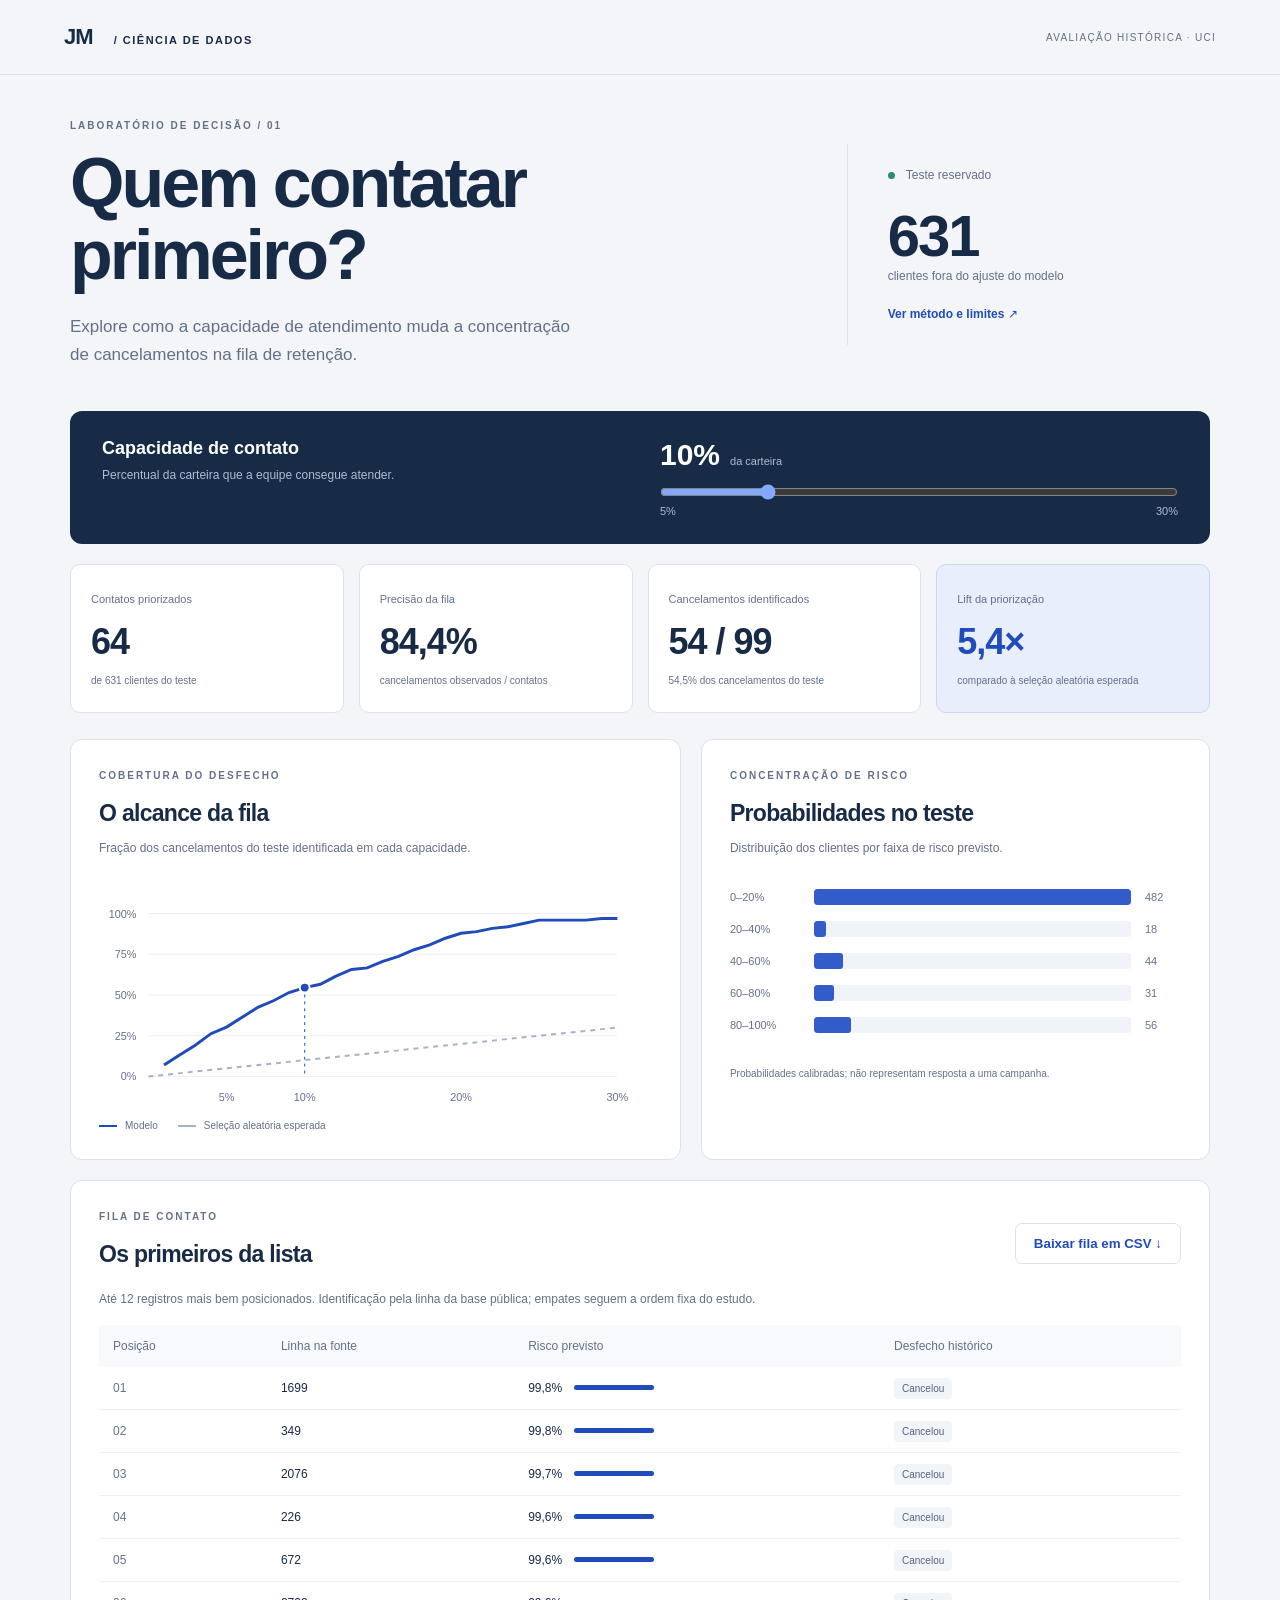
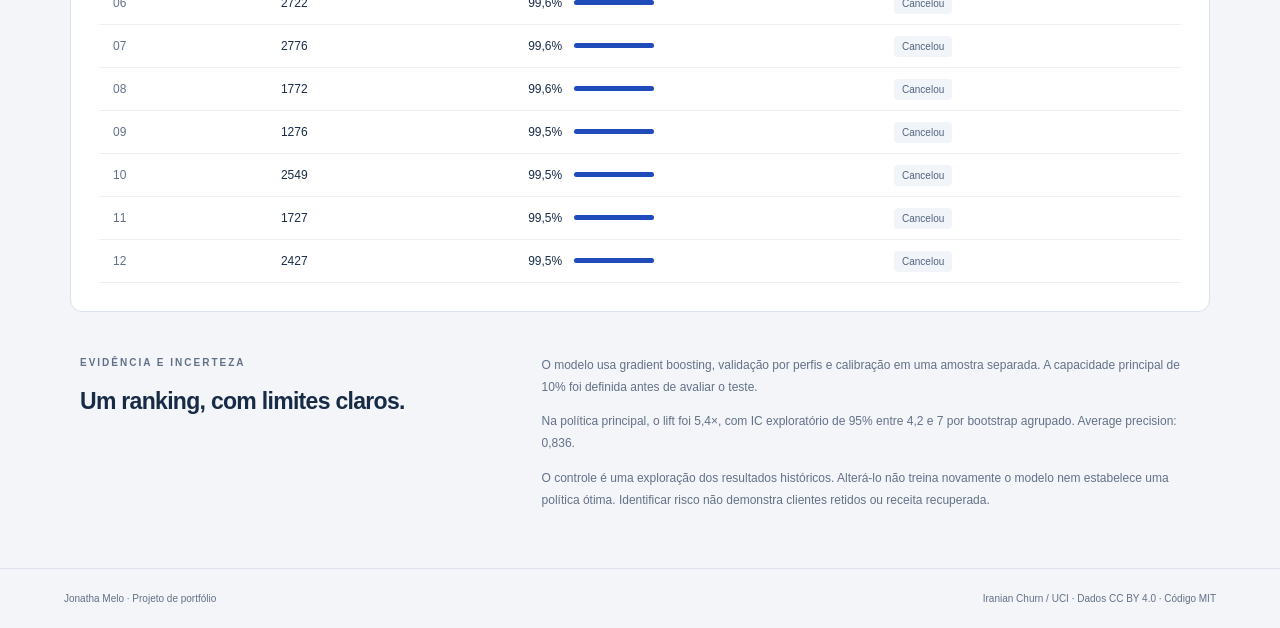
==== painel/index.html @ f9b0723f "Publica estudo de churn com avaliação estatística e painel interativo" ====
<!doctype html>
<html lang="pt-BR">
<head>
  <meta charset="utf-8">
  <meta name="viewport" content="width=device-width, initial-scale=1">
  <title>Retenção | Laboratório de decisão</title>
  <link rel="stylesheet" href="estilo.css">
  <script defer src="dados.js"></script>
  <script defer src="app.js"></script>
</head>
<body>
  <header><span class="marca">JM <span>/ CIÊNCIA DE DADOS</span></span><span class="selo">AVALIAÇÃO HISTÓRICA · UCI</span></header>
  <main>
    <section class="abertura"><div><p class="sobretitulo">LABORATÓRIO DE DECISÃO / 01</p><h1>Quem contatar<br>primeiro?</h1><p class="introducao">Explore como a capacidade de atendimento muda a concentração de cancelamentos na fila de retenção.</p></div><aside><span class="ponto"></span> Teste reservado<span class="numero" id="amostra"></span><p>clientes fora do ajuste do modelo</p><a href="../README.md">Ver método e limites ↗</a></aside></section>
    <section class="controle"><div><label for="capacidade">Capacidade de contato</label><p>Percentual da carteira que a equipe consegue atender.</p></div><div class="ajuste"><div><output id="capacidade-valor" for="capacidade">10%</output><span>da carteira</span></div><input id="capacidade" type="range" min="5" max="30" step="1" value="10"><div class="extremos"><span>5%</span><span>30%</span></div></div></section>
    <section class="metricas" aria-label="Resultado da capacidade selecionada" aria-live="polite"><article><span>Contatos priorizados</span><strong id="contatos"></strong><small id="total"></small></article><article><span>Precisão da fila</span><strong id="precisao"></strong><small>cancelamentos observados / contatos</small></article><article><span>Cancelamentos identificados</span><strong id="capturados"></strong><small id="recall"></small></article><article class="destaque"><span>Lift da priorização</span><strong id="lift"></strong><small>comparado à seleção aleatória esperada</small></article></section>
    <section class="graficos"><article class="cartao"><p class="sobretitulo">COBERTURA DO DESFECHO</p><h2>O alcance da fila</h2><p>Fração dos cancelamentos do teste identificada em cada capacidade.</p><svg id="curva" viewBox="0 0 560 245" role="img" aria-label="Recall por capacidade de contato"></svg><div class="legenda"><span class="linha azul"></span>Modelo<span class="linha cinza"></span>Seleção aleatória esperada</div></article><article class="cartao"><p class="sobretitulo">CONCENTRAÇÃO DE RISCO</p><h2>Probabilidades no teste</h2><p>Distribuição dos clientes por faixa de risco previsto.</p><div id="distribuicao" class="barras" role="list"></div><small>Probabilidades calibradas; não representam resposta a uma campanha.</small></article></section>
    <section class="cartao fila"><div class="titulo-fila"><div><p class="sobretitulo">FILA DE CONTATO</p><h2>Os primeiros da lista</h2></div><button id="exportar" type="button">Baixar fila em CSV ↓</button></div><p>Até 12 registros mais bem posicionados. Identificação pela linha da base pública; empates seguem a ordem fixa do estudo.</p><div class="tabela"><table><thead><tr><th>Posição</th><th>Linha na fonte</th><th>Risco previsto</th><th>Desfecho histórico</th></tr></thead><tbody id="clientes"></tbody></table></div></section>
    <section class="metodo"><div><p class="sobretitulo">EVIDÊNCIA E INCERTEZA</p><h2>Um ranking, com limites claros.</h2></div><div><p>O modelo usa gradient boosting, validação por perfis e calibração em uma amostra separada. A capacidade principal de 10% foi definida antes de avaliar o teste.</p><p id="evidencia"></p><p>O controle é uma exploração dos resultados históricos. Alterá-lo não treina novamente o modelo nem estabelece uma política ótima. Identificar risco não demonstra clientes retidos ou receita recuperada.</p></div></section>
  </main>
  <footer><span>Jonatha Melo · Projeto de portfólio</span><span>Iranian Churn / UCI · Dados CC BY 4.0 · Código MIT</span></footer>
</body>
</html>
---- painel/estilo.css ----
:root{font-family:Inter,Segoe UI,Arial,sans-serif;color:#182b46;background:#f3f5f8;font-synthesis:none;--azul:#204bba;--muted:#637188;--linha:#dbe2eb}*{box-sizing:border-box}body{margin:0}header,footer{display:flex;justify-content:space-between;align-items:center;padding:24px max(5vw,24px);border-bottom:1px solid var(--linha)}.marca{font-size:22px;font-weight:800;letter-spacing:-1px}.marca span{font-size:11px;letter-spacing:1.5px;margin-left:16px;font-weight:600}.selo{font-size:10px;letter-spacing:1.3px;color:var(--muted)}main{max-width:1200px;margin:auto;padding:45px 30px 35px}.abertura{display:grid;grid-template-columns:2fr 1fr;align-items:center;gap:50px;margin-bottom:42px}.sobretitulo{font-size:10px!important;letter-spacing:2px;font-weight:700;color:var(--muted);margin:0 0 16px}h1{font-size:clamp(42px,6vw,70px);line-height:1.03;letter-spacing:-3px;margin:0 0 22px;font-weight:650}.introducao{font-size:17px;line-height:1.65;max-width:520px;color:var(--muted);margin:0}aside{border-left:1px solid var(--linha);padding:24px 0 24px 40px;font-size:12px;color:var(--muted)}.ponto{display:inline-block;width:7px;height:7px;background:#2c8c6e;border-radius:50%;margin-right:8px}.numero{display:block;font-size:58px;font-weight:600;color:#182b46;letter-spacing:-2px;margin-top:20px}aside p{margin:0 0 24px}a{color:var(--azul);text-decoration:none;font-weight:600}.controle{background:#182b46;color:white;display:grid;grid-template-columns:1fr 1fr;gap:40px;padding:27px 32px;border-radius:12px;margin-bottom:20px}.controle label{font-size:18px;font-weight:600}.controle p{font-size:12px;color:#acbdd4;margin:9px 0 0}.ajuste>div:first-child{display:flex;align-items:baseline;gap:10px}.ajuste output{font-size:30px;font-weight:600}.ajuste span{font-size:11px;color:#acbdd4}input[type=range]{width:100%;accent-color:#82a8ff;cursor:pointer;margin:12px 0 5px}.extremos{display:flex;justify-content:space-between}.metricas{display:grid;grid-template-columns:repeat(4,1fr);gap:15px;margin-bottom:26px}.metricas article{padding:24px 20px;background:white;border:1px solid var(--linha);border-radius:10px}.metricas span{font-size:11px;color:var(--muted)}.metricas strong{display:block;font-size:36px;letter-spacing:-1px;margin:14px 0 10px}.metricas small{font-size:10px;line-height:1.5;color:var(--muted);display:block}.metricas .destaque{background:#e8eefc;border-color:#c9d7f5}.destaque strong{color:var(--azul)}.graficos{display:grid;grid-template-columns:1.2fr 1fr;gap:20px}.cartao{background:white;border:1px solid var(--linha);border-radius:12px;padding:28px}.cartao h2,.metodo h2{font-size:23px;letter-spacing:-.7px;margin:0 0 10px}.cartao p{font-size:12px;line-height:1.65;color:var(--muted);margin-bottom:15px}svg{display:block;width:100%;height:auto;margin-top:20px}svg text{font-family:inherit;font-size:11px;fill:var(--muted)}.legenda{font-size:10px;color:var(--muted);display:flex;align-items:center;gap:8px;flex-wrap:wrap}.linha{width:18px;height:2px;display:inline-block}.azul{background:var(--azul)}.cinza{background:#a5b3c6;margin-left:12px}.barras{display:flex;flex-direction:column;gap:16px;margin:30px 0}.barra{display:grid;grid-template-columns:70px 1fr 36px;align-items:center;gap:14px;font-size:11px;color:var(--muted)}.trilho{height:16px;background:#f0f3f8;border-radius:3px;overflow:hidden}.trilho span{height:100%;display:block;background:#315cca;border-radius:3px}.cartao small{font-size:10px;line-height:1.6;color:var(--muted)}.fila{margin-top:20px}.titulo-fila{display:flex;justify-content:space-between;align-items:center;gap:20px}button{background:white;border:1px solid var(--linha);border-radius:7px;padding:12px 18px;color:var(--azul);font-weight:600;cursor:pointer}button:hover{background:#edf2ff}.tabela{overflow-x:auto}table{width:100%;border-collapse:collapse;font-size:12px}th{text-align:left;color:var(--muted);font-weight:500;background:#f7f9fc;padding:14px}td{padding:14px;border-bottom:1px solid #edf0f5}td:first-child{color:var(--muted)}.risco{display:flex;align-items:center;gap:12px}.mini{width:80px;height:5px;background:#e9eef8;border-radius:3px}.mini span{display:block;height:100%;background:var(--azul);border-radius:3px}.etiqueta{background:#f1f4f8;border-radius:4px;padding:5px 8px;color:#52647f;font-size:10px}.metodo{display:grid;grid-template-columns:1fr 1.6fr;gap:50px;padding:42px 10px 10px}.metodo p{font-size:12px;line-height:1.85;color:var(--muted);margin-top:0}footer{font-size:10px;color:var(--muted);border-bottom:0;border-top:1px solid var(--linha);gap:20px}a:focus-visible,button:focus-visible,input:focus-visible{outline:3px solid #efac32;outline-offset:4px}@media(max-width:760px){main{padding:30px 18px}.abertura{grid-template-columns:1fr;gap:20px}aside{padding:12px 0;border-left:0}.numero{font-size:38px;margin-top:8px}.controle,.graficos,.metodo{grid-template-columns:1fr;gap:22px}.controle{padding:24px}.metricas{grid-template-columns:repeat(2,1fr)}.metricas strong{font-size:30px}.cartao{padding:22px}.titulo-fila{align-items:start;flex-direction:column}.selo{display:none}footer{flex-direction:column;align-items:start}.metodo{padding:30px 6px 0}h1{letter-spacing:-2px}}
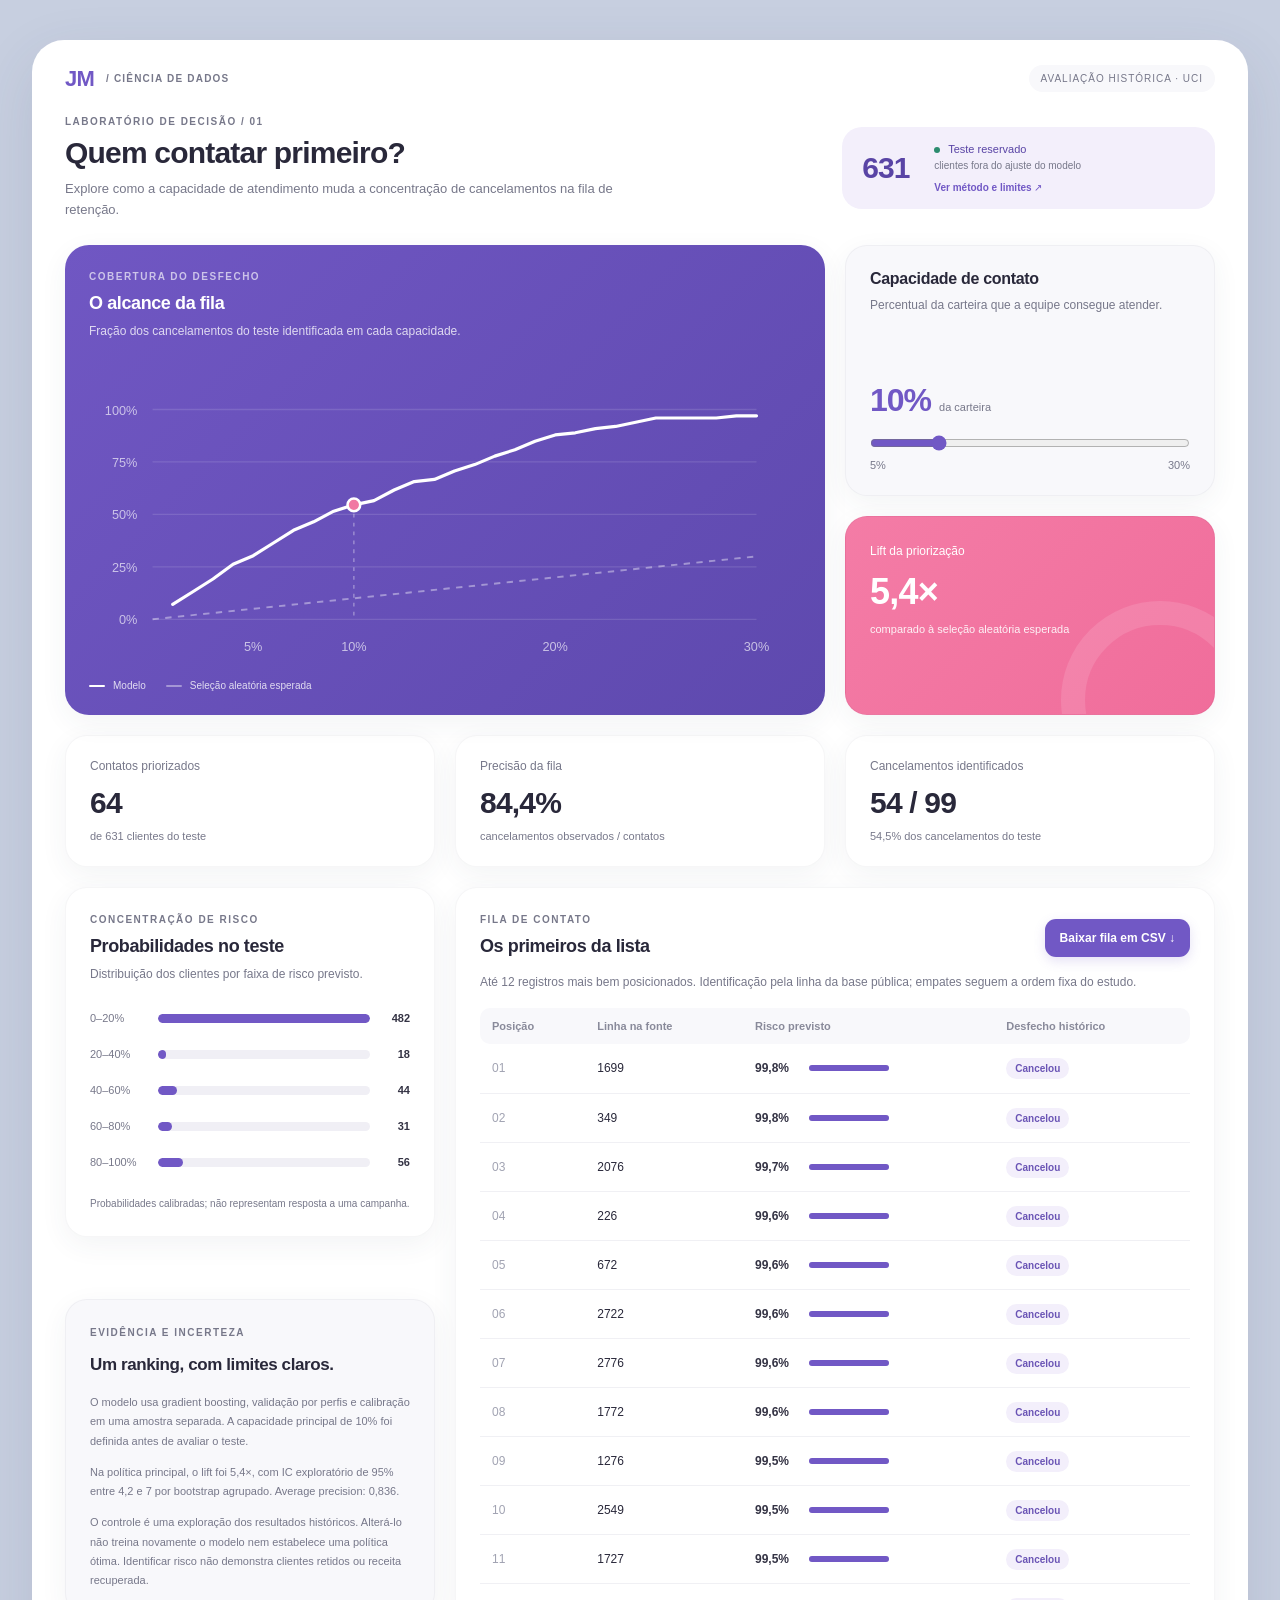
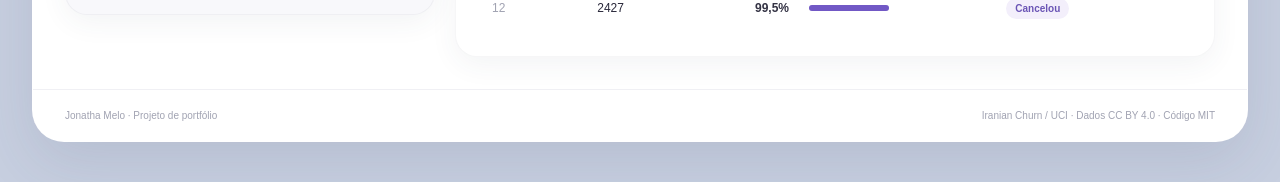
==== commit 40a0ea92: "Redesenha a apresentação do painel em roxo e rosa preservando dados e funcionalidades" ====
--- a/painel/index.html
+++ b/painel/index.html
@@ -9,9 +9,10 @@
   <script defer src="app.js"></script>
 </head>
 <body>
+  <div class="aplicacao">
   <header><span class="marca">JM <span>/ CIÊNCIA DE DADOS</span></span><span class="selo">AVALIAÇÃO HISTÓRICA · UCI</span></header>
   <main>
-    <section class="abertura"><div><p class="sobretitulo">LABORATÓRIO DE DECISÃO / 01</p><h1>Quem contatar<br>primeiro?</h1><p class="introducao">Explore como a capacidade de atendimento muda a concentração de cancelamentos na fila de retenção.</p></div><aside><span class="ponto"></span> Teste reservado<span class="numero" id="amostra"></span><p>clientes fora do ajuste do modelo</p><a href="../README.md">Ver método e limites ↗</a></aside></section>
+    <section class="abertura"><div><p class="sobretitulo">LABORATÓRIO DE DECISÃO / 01</p><h1>Quem contatar primeiro?</h1><p class="introducao">Explore como a capacidade de atendimento muda a concentração de cancelamentos na fila de retenção.</p></div><aside><span class="ponto"></span> Teste reservado<span class="numero" id="amostra"></span><p>clientes fora do ajuste do modelo</p><a href="https://github.com/jmeloo20/churn-retencao-clientes#readme">Ver método e limites ↗</a></aside></section>
     <section class="controle"><div><label for="capacidade">Capacidade de contato</label><p>Percentual da carteira que a equipe consegue atender.</p></div><div class="ajuste"><div><output id="capacidade-valor" for="capacidade">10%</output><span>da carteira</span></div><input id="capacidade" type="range" min="5" max="30" step="1" value="10"><div class="extremos"><span>5%</span><span>30%</span></div></div></section>
     <section class="metricas" aria-label="Resultado da capacidade selecionada" aria-live="polite"><article><span>Contatos priorizados</span><strong id="contatos"></strong><small id="total"></small></article><article><span>Precisão da fila</span><strong id="precisao"></strong><small>cancelamentos observados / contatos</small></article><article><span>Cancelamentos identificados</span><strong id="capturados"></strong><small id="recall"></small></article><article class="destaque"><span>Lift da priorização</span><strong id="lift"></strong><small>comparado à seleção aleatória esperada</small></article></section>
     <section class="graficos"><article class="cartao"><p class="sobretitulo">COBERTURA DO DESFECHO</p><h2>O alcance da fila</h2><p>Fração dos cancelamentos do teste identificada em cada capacidade.</p><svg id="curva" viewBox="0 0 560 245" role="img" aria-label="Recall por capacidade de contato"></svg><div class="legenda"><span class="linha azul"></span>Modelo<span class="linha cinza"></span>Seleção aleatória esperada</div></article><article class="cartao"><p class="sobretitulo">CONCENTRAÇÃO DE RISCO</p><h2>Probabilidades no teste</h2><p>Distribuição dos clientes por faixa de risco previsto.</p><div id="distribuicao" class="barras" role="list"></div><small>Probabilidades calibradas; não representam resposta a uma campanha.</small></article></section>
@@ -19,5 +20,6 @@
     <section class="metodo"><div><p class="sobretitulo">EVIDÊNCIA E INCERTEZA</p><h2>Um ranking, com limites claros.</h2></div><div><p>O modelo usa gradient boosting, validação por perfis e calibração em uma amostra separada. A capacidade principal de 10% foi definida antes de avaliar o teste.</p><p id="evidencia"></p><p>O controle é uma exploração dos resultados históricos. Alterá-lo não treina novamente o modelo nem estabelece uma política ótima. Identificar risco não demonstra clientes retidos ou receita recuperada.</p></div></section>
   </main>
   <footer><span>Jonatha Melo · Projeto de portfólio</span><span>Iranian Churn / UCI · Dados CC BY 4.0 · Código MIT</span></footer>
+  </div>
 </body>
 </html>
--- a/painel/estilo.css
+++ b/painel/estilo.css
@@ -1 +1,168 @@
-:root{font-family:Inter,Segoe UI,Arial,sans-serif;color:#182b46;background:#f3f5f8;font-synthesis:none;--azul:#204bba;--muted:#637188;--linha:#dbe2eb}*{box-sizing:border-box}body{margin:0}header,footer{display:flex;justify-content:space-between;align-items:center;padding:24px max(5vw,24px);border-bottom:1px solid var(--linha)}.marca{font-size:22px;font-weight:800;letter-spacing:-1px}.marca span{font-size:11px;letter-spacing:1.5px;margin-left:16px;font-weight:600}.selo{font-size:10px;letter-spacing:1.3px;color:var(--muted)}main{max-width:1200px;margin:auto;padding:45px 30px 35px}.abertura{display:grid;grid-template-columns:2fr 1fr;align-items:center;gap:50px;margin-bottom:42px}.sobretitulo{font-size:10px!important;letter-spacing:2px;font-weight:700;color:var(--muted);margin:0 0 16px}h1{font-size:clamp(42px,6vw,70px);line-height:1.03;letter-spacing:-3px;margin:0 0 22px;font-weight:650}.introducao{font-size:17px;line-height:1.65;max-width:520px;color:var(--muted);margin:0}aside{border-left:1px solid var(--linha);padding:24px 0 24px 40px;font-size:12px;color:var(--muted)}.ponto{display:inline-block;width:7px;height:7px;background:#2c8c6e;border-radius:50%;margin-right:8px}.numero{display:block;font-size:58px;font-weight:600;color:#182b46;letter-spacing:-2px;margin-top:20px}aside p{margin:0 0 24px}a{color:var(--azul);text-decoration:none;font-weight:600}.controle{background:#182b46;color:white;display:grid;grid-template-columns:1fr 1fr;gap:40px;padding:27px 32px;border-radius:12px;margin-bottom:20px}.controle label{font-size:18px;font-weight:600}.controle p{font-size:12px;color:#acbdd4;margin:9px 0 0}.ajuste>div:first-child{display:flex;align-items:baseline;gap:10px}.ajuste output{font-size:30px;font-weight:600}.ajuste span{font-size:11px;color:#acbdd4}input[type=range]{width:100%;accent-color:#82a8ff;cursor:pointer;margin:12px 0 5px}.extremos{display:flex;justify-content:space-between}.metricas{display:grid;grid-template-columns:repeat(4,1fr);gap:15px;margin-bottom:26px}.metricas article{padding:24px 20px;background:white;border:1px solid var(--linha);border-radius:10px}.metricas span{font-size:11px;color:var(--muted)}.metricas strong{display:block;font-size:36px;letter-spacing:-1px;margin:14px 0 10px}.metricas small{font-size:10px;line-height:1.5;color:var(--muted);display:block}.metricas .destaque{background:#e8eefc;border-color:#c9d7f5}.destaque strong{color:var(--azul)}.graficos{display:grid;grid-template-columns:1.2fr 1fr;gap:20px}.cartao{background:white;border:1px solid var(--linha);border-radius:12px;padding:28px}.cartao h2,.metodo h2{font-size:23px;letter-spacing:-.7px;margin:0 0 10px}.cartao p{font-size:12px;line-height:1.65;color:var(--muted);margin-bottom:15px}svg{display:block;width:100%;height:auto;margin-top:20px}svg text{font-family:inherit;font-size:11px;fill:var(--muted)}.legenda{font-size:10px;color:var(--muted);display:flex;align-items:center;gap:8px;flex-wrap:wrap}.linha{width:18px;height:2px;display:inline-block}.azul{background:var(--azul)}.cinza{background:#a5b3c6;margin-left:12px}.barras{display:flex;flex-direction:column;gap:16px;margin:30px 0}.barra{display:grid;grid-template-columns:70px 1fr 36px;align-items:center;gap:14px;font-size:11px;color:var(--muted)}.trilho{height:16px;background:#f0f3f8;border-radius:3px;overflow:hidden}.trilho span{height:100%;display:block;background:#315cca;border-radius:3px}.cartao small{font-size:10px;line-height:1.6;color:var(--muted)}.fila{margin-top:20px}.titulo-fila{display:flex;justify-content:space-between;align-items:center;gap:20px}button{background:white;border:1px solid var(--linha);border-radius:7px;padding:12px 18px;color:var(--azul);font-weight:600;cursor:pointer}button:hover{background:#edf2ff}.tabela{overflow-x:auto}table{width:100%;border-collapse:collapse;font-size:12px}th{text-align:left;color:var(--muted);font-weight:500;background:#f7f9fc;padding:14px}td{padding:14px;border-bottom:1px solid #edf0f5}td:first-child{color:var(--muted)}.risco{display:flex;align-items:center;gap:12px}.mini{width:80px;height:5px;background:#e9eef8;border-radius:3px}.mini span{display:block;height:100%;background:var(--azul);border-radius:3px}.etiqueta{background:#f1f4f8;border-radius:4px;padding:5px 8px;color:#52647f;font-size:10px}.metodo{display:grid;grid-template-columns:1fr 1.6fr;gap:50px;padding:42px 10px 10px}.metodo p{font-size:12px;line-height:1.85;color:var(--muted);margin-top:0}footer{font-size:10px;color:var(--muted);border-bottom:0;border-top:1px solid var(--linha);gap:20px}a:focus-visible,button:focus-visible,input:focus-visible{outline:3px solid #efac32;outline-offset:4px}@media(max-width:760px){main{padding:30px 18px}.abertura{grid-template-columns:1fr;gap:20px}aside{padding:12px 0;border-left:0}.numero{font-size:38px;margin-top:8px}.controle,.graficos,.metodo{grid-template-columns:1fr;gap:22px}.controle{padding:24px}.metricas{grid-template-columns:repeat(2,1fr)}.metricas strong{font-size:30px}.cartao{padding:22px}.titulo-fila{align-items:start;flex-direction:column}.selo{display:none}footer{flex-direction:column;align-items:start}.metodo{padding:30px 6px 0}h1{letter-spacing:-2px}}
+:root {
+  font-family: Inter, "Segoe UI", Arial, sans-serif;
+  font-synthesis: none;
+  color: #29283a;
+  background: #c7cfe0;
+  --roxo: #7158c5;
+  --roxo-escuro: #5944a5;
+  --rosa: #f178a3;
+  --texto-suave: #77788a;
+  --linha: #f0f0f4;
+  --superficie: #f8f8fb;
+  --sombra: 0 8px 28px rgba(55, 60, 90, .06);
+}
+* { box-sizing: border-box; }
+body { margin: 0; padding: 40px 32px; }
+.aplicacao {
+  max-width: 1320px;
+  margin: auto;
+  background: white;
+  border: 1px solid rgba(255, 255, 255, .7);
+  border-radius: 32px;
+  box-shadow: 0 20px 60px rgba(56, 63, 96, .12);
+  overflow: hidden;
+}
+header, footer { display: flex; align-items: center; justify-content: space-between; gap: 24px; }
+header { padding: 24px 32px 0; }
+.marca { display: inline-flex; align-items: center; gap: 12px; font-size: 22px; font-weight: 750; color: var(--roxo); letter-spacing: -.8px; }
+.marca span { font-size: 10px; font-weight: 600; letter-spacing: 1.2px; color: var(--texto-suave); }
+.selo { font-size: 10px; letter-spacing: 1px; color: var(--texto-suave); background: var(--superficie); border-radius: 999px; padding: 8px 12px; }
+main { display: grid; grid-template-columns: repeat(12, minmax(0, 1fr)); gap: 20px; padding: 24px 32px 32px; }
+.abertura { grid-column: 1 / -1; display: grid; grid-template-columns: 2fr 1fr; align-items: center; gap: 32px; margin-bottom: 4px; }
+.sobretitulo { font-size: 10px !important; font-weight: 600; letter-spacing: 1.5px; color: var(--texto-suave); margin: 0 0 8px; }
+h1 { font-size: 30px; font-weight: 700; letter-spacing: -.8px; line-height: 1.2; margin: 0 0 8px; }
+h1 br { display: none; }
+h1 br::after { content: " "; }
+.introducao { font-size: 13px; line-height: 1.6; color: var(--texto-suave); max-width: 560px; margin: 0; }
+aside { position: relative; border-radius: 20px; background: #f3effb; padding: 16px 20px 16px 92px; color: var(--roxo-escuro); font-size: 11px; }
+.numero { position: absolute; left: 20px; top: 24px; font-size: 30px; font-weight: 700; letter-spacing: -1px; }
+aside p { font-size: 10px; color: var(--texto-suave); margin: 5px 0 10px; }
+a { color: var(--roxo); text-decoration: none; font-weight: 600; }
+aside a { font-size: 10px; }
+a:hover { color: var(--roxo-escuro); }
+.ponto { display: inline-block; width: 6px; height: 6px; background: #2c8c6e; border-radius: 50%; margin-right: 5px; }
+.controle, .cartao, .metricas article, .metodo { border-radius: 22px; box-shadow: var(--sombra); border: 1px solid rgba(30, 30, 50, .04); }
+.controle { grid-column: 9 / 13; grid-row: 2; padding: 24px; background: var(--superficie); display: flex; flex-direction: column; justify-content: space-between; gap: 16px; }
+.controle label { font-size: 16px; font-weight: 650; letter-spacing: -.3px; }
+.controle p { font-size: 12px; line-height: 1.6; color: var(--texto-suave); margin: 8px 0 0; }
+.ajuste > div:first-child { display: flex; align-items: baseline; gap: 8px; }
+.ajuste output { font-size: 32px; font-weight: 700; letter-spacing: -1px; color: var(--roxo); }
+.ajuste span { font-size: 11px; color: var(--texto-suave); }
+input[type=range] { width: 100%; accent-color: var(--roxo); cursor: pointer; margin: 16px 0 8px; }
+.extremos { display: flex; justify-content: space-between; }
+.metricas, .graficos { display: contents; }
+.metricas article { grid-row: 4; padding: 20px 24px; min-width: 0; background: white; transition: transform 180ms ease, box-shadow 180ms ease; }
+.metricas article:nth-child(1) { grid-column: 1 / 5; }
+.metricas article:nth-child(2) { grid-column: 5 / 9; }
+.metricas article:nth-child(3) { grid-column: 9 / 13; }
+.metricas span { font-size: 12px; color: var(--texto-suave); }
+.metricas strong { display: block; font-size: 30px; font-weight: 700; letter-spacing: -.8px; margin: 12px 0 8px; }
+.metricas small { display: block; font-size: 11px; line-height: 1.6; color: var(--texto-suave); }
+.metricas .destaque { grid-column: 9 / 13; grid-row: 3; background: linear-gradient(135deg, #f47ca6, #f06d9b); color: white; position: relative; overflow: hidden; padding: 24px; }
+.destaque::after { content: ""; position: absolute; width: 150px; height: 150px; right: -45px; bottom: -85px; border: 24px solid rgba(255, 255, 255, .12); border-radius: 50%; pointer-events: none; }
+.metricas .destaque span, .metricas .destaque small { color: white; }
+.destaque strong { font-size: 36px; margin: 12px 0 8px; }
+.metricas .destaque small { opacity: .9; max-width: 230px; }
+.cartao { padding: 24px; min-width: 0; background: white; transition: transform 180ms ease, box-shadow 180ms ease; }
+.cartao h2, .metodo h2 { font-size: 18px; font-weight: 650; letter-spacing: -.4px; margin: 0 0 8px; }
+.cartao p { font-size: 12px; line-height: 1.6; color: var(--texto-suave); margin: 0 0 16px; }
+.cartao .sobretitulo { margin-bottom: 8px; }
+.graficos > .cartao:first-child { grid-column: 1 / 9; grid-row: 2 / 4; border: 0; border-radius: 24px; background: linear-gradient(135deg, #7057c3, #5e49ae); color: white; display: flex; flex-direction: column; }
+.graficos > .cartao:first-child p { color: rgba(255, 255, 255, .78); }
+.graficos > .cartao:first-child .sobretitulo { color: rgba(255, 255, 255, .65); }
+svg { display: block; width: 100%; height: auto; }
+#curva { flex: 1; min-height: 200px; margin: 8px 0 4px; }
+#curva text { font-family: inherit; font-size: 10px; fill: rgba(255, 255, 255, .65); }
+#curva line[stroke="#edf0f5"] { stroke: rgba(255, 255, 255, .12); }
+#curva polyline[stroke="#a5b3c6"] { stroke: rgba(255, 255, 255, .4); stroke-width: 1.5; }
+#curva polyline[stroke="#204bba"] { stroke: white; stroke-width: 2.5; stroke-linecap: round; stroke-linejoin: round; }
+#curva line[stroke="#204bba"] { stroke: rgba(255, 255, 255, .4); }
+#curva circle { fill: var(--rosa); stroke: white; stroke-width: 2; }
+.legenda { font-size: 10px; color: rgba(255, 255, 255, .8); display: flex; align-items: center; flex-wrap: wrap; gap: 8px; }
+.linha { width: 16px; height: 2px; display: inline-block; border-radius: 999px; }
+.azul { background: white; }
+.cinza { background: rgba(255, 255, 255, .4); margin-left: 12px; }
+.graficos > .cartao:nth-child(2) { grid-column: 1 / 5; grid-row: 5; align-self: start; }
+.barras { display: flex; flex-direction: column; gap: 24px; margin: 28px 0; }
+.barra { display: grid; grid-template-columns: 56px minmax(0, 1fr) 28px; gap: 12px; align-items: center; font-size: 11px; color: var(--texto-suave); }
+.barra > span:last-child { text-align: right; font-variant-numeric: tabular-nums; color: #343344; font-weight: 600; }
+.trilho { height: 9px; background: #f0eff5; border-radius: 999px; overflow: hidden; }
+.trilho span { display: block; height: 100%; background: var(--roxo); border-radius: 999px; }
+.cartao small { font-size: 10px; line-height: 1.6; color: var(--texto-suave); display: block; }
+.fila { grid-column: 5 / 13; grid-row: 5 / 7; align-self: start; }
+.titulo-fila { display: flex; align-items: center; justify-content: space-between; gap: 16px; margin-bottom: 8px; }
+button { height: 38px; padding: 0 15px; flex-shrink: 0; border: 0; border-radius: 11px; background: var(--roxo); color: white; font-size: 12px; font-weight: 600; font-family: inherit; box-shadow: 0 4px 12px rgba(113, 88, 197, .18); cursor: pointer; transition: background 160ms ease, transform 160ms ease; }
+button:hover { background: #654db5; transform: translateY(-1px); }
+.tabela { overflow-x: auto; }
+table { width: 100%; border-collapse: collapse; font-size: 12px; white-space: nowrap; }
+th { text-align: left; color: #898a9a; font-size: 11px; font-weight: 600; background: var(--superficie); padding: 12px; }
+th:first-child { border-radius: 10px 0 0 10px; }
+th:last-child { border-radius: 0 10px 10px 0; }
+td { height: 49px; padding: 12px; border-bottom: 1px solid var(--linha); font-variant-numeric: tabular-nums; }
+tr:last-child td { border-bottom: 0; }
+tbody tr { transition: background 150ms ease; }
+tbody tr:hover { background: #faf9fd; }
+td:first-child { color: #a1a3b2; }
+.risco { display: flex; align-items: center; gap: 12px; font-weight: 600; color: #343344; }
+.risco > span:first-child { min-width: 42px; }
+.mini { width: 80px; height: 6px; background: #eceaf4; border-radius: 999px; }
+.mini span { display: block; height: 100%; background: var(--roxo); border-radius: 999px; }
+.etiqueta { background: #f3effb; border-radius: 999px; padding: 5px 9px; color: #6a54b5; font-size: 10px; font-weight: 600; }
+.metodo { grid-column: 1 / 5; grid-row: 6; align-self: start; padding: 24px; background: var(--superficie); }
+.metodo h2 { font-size: 17px; line-height: 1.4; margin-bottom: 16px; }
+.metodo p { font-size: 11px; color: var(--texto-suave); line-height: 1.75; margin: 0 0 12px; }
+.metodo p:last-child { margin-bottom: 0; }
+footer { padding: 20px 32px; font-size: 10px; color: #a1a3b2; border-top: 1px solid var(--linha); }
+a:focus-visible, button:focus-visible, input:focus-visible { outline: 3px solid var(--roxo); outline-offset: 4px; }
+::-webkit-scrollbar { width: 7px; height: 7px; }
+::-webkit-scrollbar-thumb { background: #c5c2d1; border-radius: 999px; }
+::-webkit-scrollbar-thumb:hover { background: #aaa6bc; }
+@media (hover: hover) {
+  .cartao:hover, .metricas article:hover { transform: translateY(-2px); box-shadow: 0 12px 32px rgba(55, 60, 90, .09); }
+}
+@media (max-width: 1100px) {
+  body { padding: 24px 20px; }
+  header { padding: 24px 24px 0; }
+  main { padding: 24px; gap: 16px; }
+  .abertura { grid-template-columns: 1.7fr 1fr; gap: 24px; }
+  .cartao, .controle, .metodo { padding: 20px; }
+  .titulo-fila { flex-wrap: wrap; }
+  .mini { width: 56px; }
+  td, th { padding: 10px; }
+}
+@media (max-width: 820px) {
+  .abertura { grid-template-columns: 1fr; gap: 20px; }
+  aside { max-width: 400px; }
+  .graficos > .cartao:first-child { grid-column: 1 / 8; }
+  .controle, .metricas .destaque { grid-column: 8 / 13; }
+  .graficos > .cartao:nth-child(2) { grid-column: 1 / -1; grid-row: 5; }
+  .fila { grid-column: 1 / -1; grid-row: 6; }
+  .metodo { grid-column: 1 / -1; grid-row: 7; display: grid; grid-template-columns: 1fr 2fr; gap: 24px; }
+  .barras { gap: 16px; }
+}
+@media (max-width: 600px) {
+  body { padding: 12px 8px; }
+  .aplicacao { border-radius: 24px; }
+  header { padding: 20px 20px 0; }
+  .marca span { font-size: 9px; letter-spacing: .6px; }
+  .selo { display: none; }
+  main { grid-template-columns: 1fr; padding: 24px 16px; gap: 16px; }
+  h1 { font-size: 28px; }
+  .abertura, .controle, .metricas article, .metricas .destaque, .graficos > .cartao:first-child, .graficos > .cartao:nth-child(2), .fila, .metodo { grid-column: 1; grid-row: auto; }
+  .controle { gap: 20px; }
+  .metricas article { padding: 20px; }
+  .metricas strong { margin-top: 8px; }
+  .graficos > .cartao:first-child { padding: 20px 16px; }
+  #curva { min-height: 0; margin: 12px 0; }
+  .legenda { gap: 6px; font-size: 9px; }
+  .cinza { margin-left: 6px; }
+  .titulo-fila { align-items: flex-start; flex-direction: column; gap: 12px; }
+  .tabela { margin-right: -4px; }
+  table { min-width: 480px; }
+  .metodo { display: block; }
+  footer { padding: 20px; flex-direction: column; align-items: flex-start; gap: 8px; line-height: 1.5; }
+}
+@media (prefers-reduced-motion: reduce) {
+  .cartao, .metricas article, button, tbody tr { transition: none; }
+  .cartao:hover, .metricas article:hover, button:hover { transform: none; }
+}
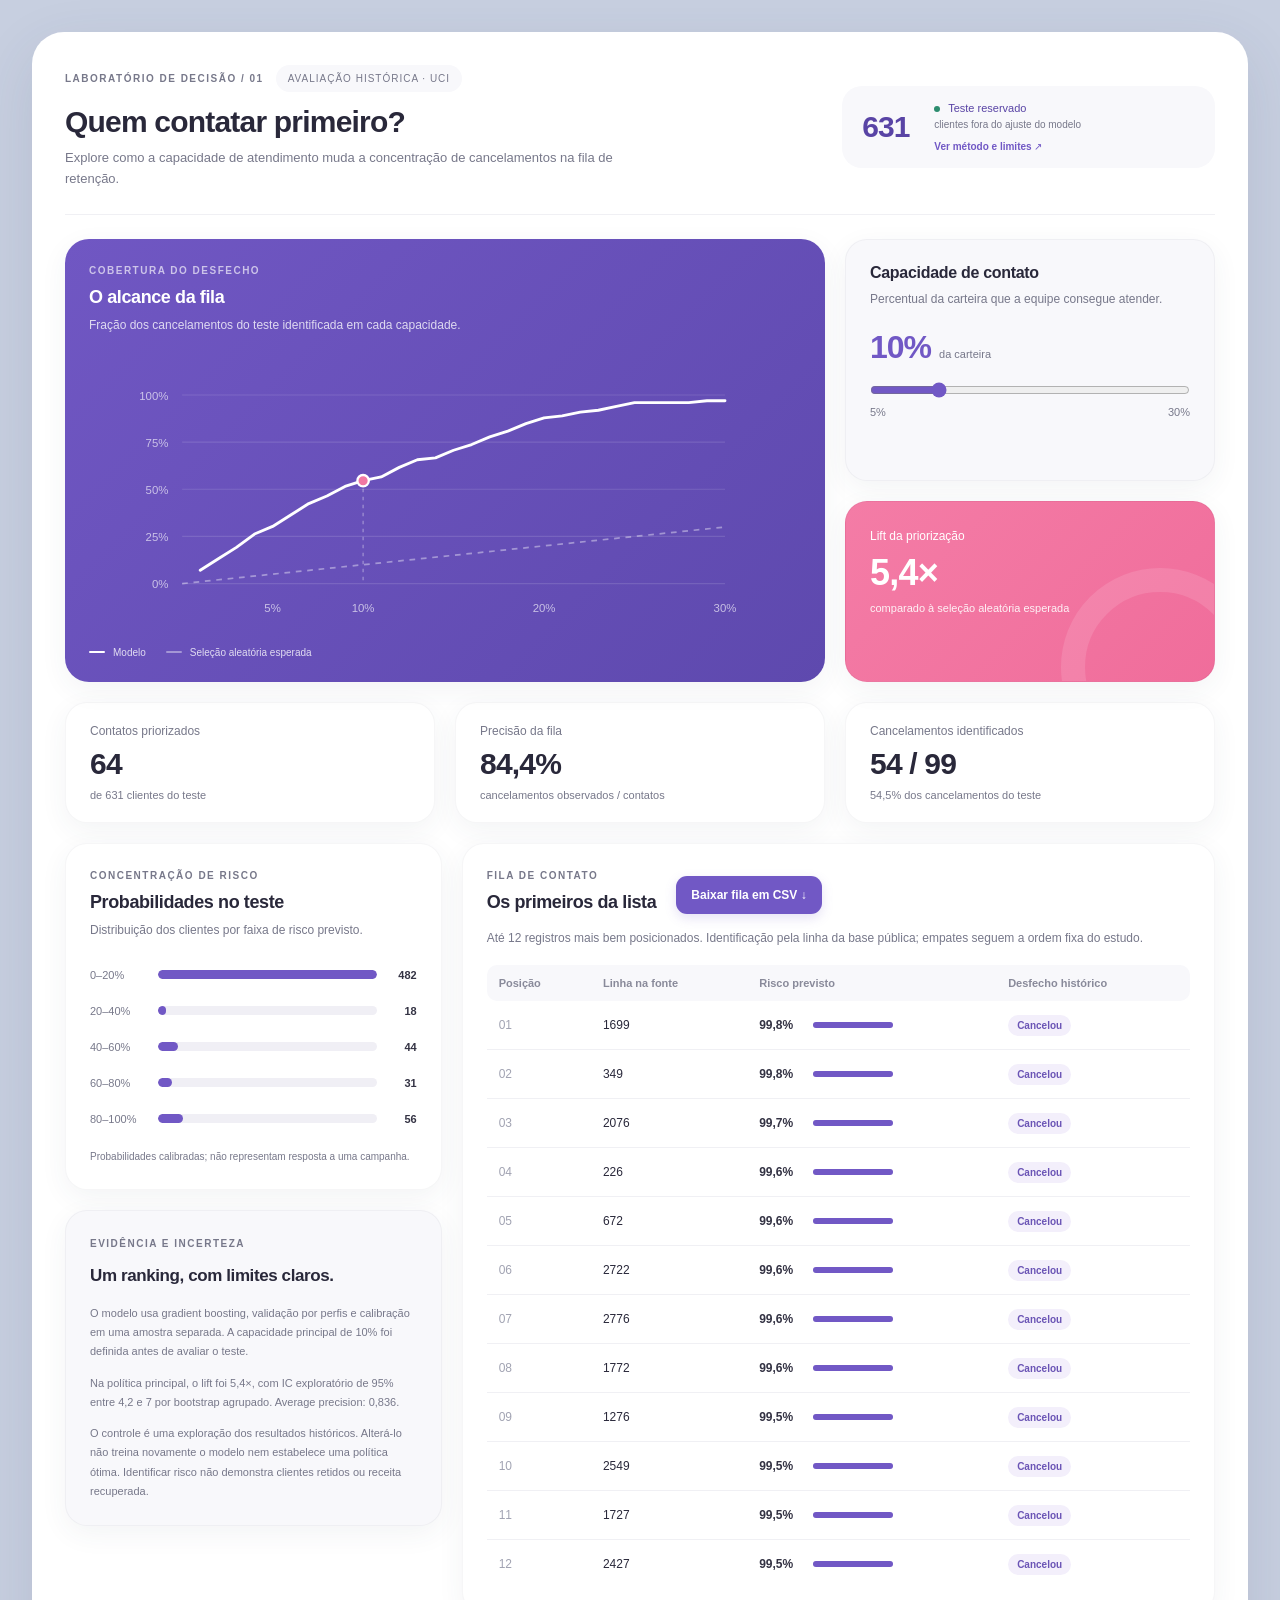
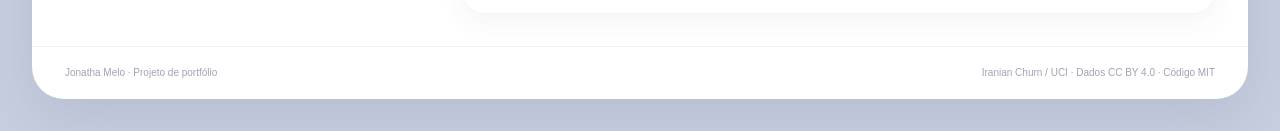
==== commit dc00b3a7: "Remove a marca e refina proporções, hierarquia e agrupamento dos cartões" ====
--- a/painel/index.html
+++ b/painel/index.html
@@ -4,20 +4,20 @@
   <meta charset="utf-8">
   <meta name="viewport" content="width=device-width, initial-scale=1">
   <title>Retenção | Laboratório de decisão</title>
-  <link rel="stylesheet" href="estilo.css">
+  <link rel="stylesheet" href="estilo.css?v=20261003-layout2">
   <script defer src="dados.js"></script>
   <script defer src="app.js"></script>
 </head>
 <body>
   <div class="aplicacao">
-  <header><span class="marca">JM <span>/ CIÊNCIA DE DADOS</span></span><span class="selo">AVALIAÇÃO HISTÓRICA · UCI</span></header>
   <main>
-    <section class="abertura"><div><p class="sobretitulo">LABORATÓRIO DE DECISÃO / 01</p><h1>Quem contatar primeiro?</h1><p class="introducao">Explore como a capacidade de atendimento muda a concentração de cancelamentos na fila de retenção.</p></div><aside><span class="ponto"></span> Teste reservado<span class="numero" id="amostra"></span><p>clientes fora do ajuste do modelo</p><a href="https://github.com/jmeloo20/churn-retencao-clientes#readme">Ver método e limites ↗</a></aside></section>
+    <section class="abertura"><div><div class="contexto"><p class="sobretitulo">LABORATÓRIO DE DECISÃO / 01</p><span class="selo">AVALIAÇÃO HISTÓRICA · UCI</span></div><h1>Quem contatar primeiro?</h1><p class="introducao">Explore como a capacidade de atendimento muda a concentração de cancelamentos na fila de retenção.</p></div><aside><span class="ponto"></span> Teste reservado<span class="numero" id="amostra"></span><p>clientes fora do ajuste do modelo</p><a href="https://github.com/jmeloo20/churn-retencao-clientes#readme">Ver método e limites ↗</a></aside></section>
     <section class="controle"><div><label for="capacidade">Capacidade de contato</label><p>Percentual da carteira que a equipe consegue atender.</p></div><div class="ajuste"><div><output id="capacidade-valor" for="capacidade">10%</output><span>da carteira</span></div><input id="capacidade" type="range" min="5" max="30" step="1" value="10"><div class="extremos"><span>5%</span><span>30%</span></div></div></section>
     <section class="metricas" aria-label="Resultado da capacidade selecionada" aria-live="polite"><article><span>Contatos priorizados</span><strong id="contatos"></strong><small id="total"></small></article><article><span>Precisão da fila</span><strong id="precisao"></strong><small>cancelamentos observados / contatos</small></article><article><span>Cancelamentos identificados</span><strong id="capturados"></strong><small id="recall"></small></article><article class="destaque"><span>Lift da priorização</span><strong id="lift"></strong><small>comparado à seleção aleatória esperada</small></article></section>
-    <section class="graficos"><article class="cartao"><p class="sobretitulo">COBERTURA DO DESFECHO</p><h2>O alcance da fila</h2><p>Fração dos cancelamentos do teste identificada em cada capacidade.</p><svg id="curva" viewBox="0 0 560 245" role="img" aria-label="Recall por capacidade de contato"></svg><div class="legenda"><span class="linha azul"></span>Modelo<span class="linha cinza"></span>Seleção aleatória esperada</div></article><article class="cartao"><p class="sobretitulo">CONCENTRAÇÃO DE RISCO</p><h2>Probabilidades no teste</h2><p>Distribuição dos clientes por faixa de risco previsto.</p><div id="distribuicao" class="barras" role="list"></div><small>Probabilidades calibradas; não representam resposta a uma campanha.</small></article></section>
-    <section class="cartao fila"><div class="titulo-fila"><div><p class="sobretitulo">FILA DE CONTATO</p><h2>Os primeiros da lista</h2></div><button id="exportar" type="button">Baixar fila em CSV ↓</button></div><p>Até 12 registros mais bem posicionados. Identificação pela linha da base pública; empates seguem a ordem fixa do estudo.</p><div class="tabela"><table><thead><tr><th>Posição</th><th>Linha na fonte</th><th>Risco previsto</th><th>Desfecho histórico</th></tr></thead><tbody id="clientes"></tbody></table></div></section>
-    <section class="metodo"><div><p class="sobretitulo">EVIDÊNCIA E INCERTEZA</p><h2>Um ranking, com limites claros.</h2></div><div><p>O modelo usa gradient boosting, validação por perfis e calibração em uma amostra separada. A capacidade principal de 10% foi definida antes de avaliar o teste.</p><p id="evidencia"></p><p>O controle é uma exploração dos resultados históricos. Alterá-lo não treina novamente o modelo nem estabelece uma política ótima. Identificar risco não demonstra clientes retidos ou receita recuperada.</p></div></section>
+    <section class="graficos"><article class="cartao"><p class="sobretitulo">COBERTURA DO DESFECHO</p><h2>O alcance da fila</h2><p>Fração dos cancelamentos do teste identificada em cada capacidade.</p><svg id="curva" viewBox="0 0 560 245" role="img" aria-label="Recall por capacidade de contato"></svg><div class="legenda"><span class="linha azul"></span>Modelo<span class="linha cinza"></span>Seleção aleatória esperada</div></article></section>
+    
+    
+    <section class="detalhes"><div class="analise-secundaria"><article class="cartao"><p class="sobretitulo">CONCENTRAÇÃO DE RISCO</p><h2>Probabilidades no teste</h2><p>Distribuição dos clientes por faixa de risco previsto.</p><div id="distribuicao" class="barras" role="list"></div><small>Probabilidades calibradas; não representam resposta a uma campanha.</small></article><section class="metodo"><div><p class="sobretitulo">EVIDÊNCIA E INCERTEZA</p><h2>Um ranking, com limites claros.</h2></div><div><p>O modelo usa gradient boosting, validação por perfis e calibração em uma amostra separada. A capacidade principal de 10% foi definida antes de avaliar o teste.</p><p id="evidencia"></p><p>O controle é uma exploração dos resultados históricos. Alterá-lo não treina novamente o modelo nem estabelece uma política ótima. Identificar risco não demonstra clientes retidos ou receita recuperada.</p></div></section></div><section class="cartao fila"><div class="titulo-fila"><div><p class="sobretitulo">FILA DE CONTATO</p><h2>Os primeiros da lista</h2></div><button id="exportar" type="button">Baixar fila em CSV ↓</button></div><p>Até 12 registros mais bem posicionados. Identificação pela linha da base pública; empates seguem a ordem fixa do estudo.</p><div class="tabela"><table><thead><tr><th>Posição</th><th>Linha na fonte</th><th>Risco previsto</th><th>Desfecho histórico</th></tr></thead><tbody id="clientes"></tbody></table></div></section></section>
   </main>
   <footer><span>Jonatha Melo · Projeto de portfólio</span><span>Iranian Churn / UCI · Dados CC BY 4.0 · Código MIT</span></footer>
   </div>
--- a/painel/estilo.css
+++ b/painel/estilo.css
@@ -12,9 +12,9 @@
   --sombra: 0 8px 28px rgba(55, 60, 90, .06);
 }
 * { box-sizing: border-box; }
-body { margin: 0; padding: 40px 32px; }
+body { margin: 0; padding: 32px; }
 .aplicacao {
-  max-width: 1320px;
+  max-width: 1240px;
   margin: auto;
   background: white;
   border: 1px solid rgba(255, 255, 255, .7);
@@ -22,19 +22,16 @@
   box-shadow: 0 20px 60px rgba(56, 63, 96, .12);
   overflow: hidden;
 }
-header, footer { display: flex; align-items: center; justify-content: space-between; gap: 24px; }
-header { padding: 24px 32px 0; }
-.marca { display: inline-flex; align-items: center; gap: 12px; font-size: 22px; font-weight: 750; color: var(--roxo); letter-spacing: -.8px; }
-.marca span { font-size: 10px; font-weight: 600; letter-spacing: 1.2px; color: var(--texto-suave); }
+footer { display: flex; align-items: center; justify-content: space-between; gap: 24px; }
+.contexto { display: flex; align-items: center; flex-wrap: wrap; gap: 12px; margin-bottom: 12px; }
+.contexto .sobretitulo { margin: 0; }
 .selo { font-size: 10px; letter-spacing: 1px; color: var(--texto-suave); background: var(--superficie); border-radius: 999px; padding: 8px 12px; }
-main { display: grid; grid-template-columns: repeat(12, minmax(0, 1fr)); gap: 20px; padding: 24px 32px 32px; }
-.abertura { grid-column: 1 / -1; display: grid; grid-template-columns: 2fr 1fr; align-items: center; gap: 32px; margin-bottom: 4px; }
+main { display: grid; grid-template-columns: repeat(12, minmax(0, 1fr)); gap: 20px; padding: 32px; }
+.abertura { grid-column: 1 / -1; display: grid; grid-template-columns: 2fr 1fr; align-items: center; gap: 32px; margin-bottom: 4px; padding-bottom: 24px; border-bottom: 1px solid var(--linha); }
 .sobretitulo { font-size: 10px !important; font-weight: 600; letter-spacing: 1.5px; color: var(--texto-suave); margin: 0 0 8px; }
 h1 { font-size: 30px; font-weight: 700; letter-spacing: -.8px; line-height: 1.2; margin: 0 0 8px; }
-h1 br { display: none; }
-h1 br::after { content: " "; }
 .introducao { font-size: 13px; line-height: 1.6; color: var(--texto-suave); max-width: 560px; margin: 0; }
-aside { position: relative; border-radius: 20px; background: #f3effb; padding: 16px 20px 16px 92px; color: var(--roxo-escuro); font-size: 11px; }
+aside { position: relative; border-radius: 20px; background: var(--superficie); padding: 16px 20px 16px 92px; color: var(--roxo-escuro); font-size: 11px; }
 .numero { position: absolute; left: 20px; top: 24px; font-size: 30px; font-weight: 700; letter-spacing: -1px; }
 aside p { font-size: 10px; color: var(--texto-suave); margin: 5px 0 10px; }
 a { color: var(--roxo); text-decoration: none; font-weight: 600; }
@@ -42,7 +39,7 @@
 a:hover { color: var(--roxo-escuro); }
 .ponto { display: inline-block; width: 6px; height: 6px; background: #2c8c6e; border-radius: 50%; margin-right: 5px; }
 .controle, .cartao, .metricas article, .metodo { border-radius: 22px; box-shadow: var(--sombra); border: 1px solid rgba(30, 30, 50, .04); }
-.controle { grid-column: 9 / 13; grid-row: 2; padding: 24px; background: var(--superficie); display: flex; flex-direction: column; justify-content: space-between; gap: 16px; }
+.controle { grid-column: 9 / 13; grid-row: 2; padding: 24px; background: var(--superficie); display: flex; flex-direction: column; justify-content: flex-start; gap: 20px; }
 .controle label { font-size: 16px; font-weight: 650; letter-spacing: -.3px; }
 .controle p { font-size: 12px; line-height: 1.6; color: var(--texto-suave); margin: 8px 0 0; }
 .ajuste > div:first-child { display: flex; align-items: baseline; gap: 8px; }
@@ -51,17 +48,17 @@
 input[type=range] { width: 100%; accent-color: var(--roxo); cursor: pointer; margin: 16px 0 8px; }
 .extremos { display: flex; justify-content: space-between; }
 .metricas, .graficos { display: contents; }
-.metricas article { grid-row: 4; padding: 20px 24px; min-width: 0; background: white; transition: transform 180ms ease, box-shadow 180ms ease; }
+.metricas article { grid-row: 4; padding: 18px 24px; min-width: 0; background: white; transition: transform 180ms ease, box-shadow 180ms ease; }
 .metricas article:nth-child(1) { grid-column: 1 / 5; }
 .metricas article:nth-child(2) { grid-column: 5 / 9; }
 .metricas article:nth-child(3) { grid-column: 9 / 13; }
 .metricas span { font-size: 12px; color: var(--texto-suave); }
-.metricas strong { display: block; font-size: 30px; font-weight: 700; letter-spacing: -.8px; margin: 12px 0 8px; }
+.metricas strong { display: block; font-size: 30px; font-weight: 700; letter-spacing: -.8px; margin: 8px 0 6px; }
 .metricas small { display: block; font-size: 11px; line-height: 1.6; color: var(--texto-suave); }
 .metricas .destaque { grid-column: 9 / 13; grid-row: 3; background: linear-gradient(135deg, #f47ca6, #f06d9b); color: white; position: relative; overflow: hidden; padding: 24px; }
 .destaque::after { content: ""; position: absolute; width: 150px; height: 150px; right: -45px; bottom: -85px; border: 24px solid rgba(255, 255, 255, .12); border-radius: 50%; pointer-events: none; }
 .metricas .destaque span, .metricas .destaque small { color: white; }
-.destaque strong { font-size: 36px; margin: 12px 0 8px; }
+.destaque strong { font-size: 36px; margin: 8px 0 6px; }
 .metricas .destaque small { opacity: .9; max-width: 230px; }
 .cartao { padding: 24px; min-width: 0; background: white; transition: transform 180ms ease, box-shadow 180ms ease; }
 .cartao h2, .metodo h2 { font-size: 18px; font-weight: 650; letter-spacing: -.4px; margin: 0 0 8px; }
@@ -71,7 +68,7 @@
 .graficos > .cartao:first-child p { color: rgba(255, 255, 255, .78); }
 .graficos > .cartao:first-child .sobretitulo { color: rgba(255, 255, 255, .65); }
 svg { display: block; width: 100%; height: auto; }
-#curva { flex: 1; min-height: 200px; margin: 8px 0 4px; }
+#curva { flex: 1; min-height: 0; height: 245px; max-height: 280px; margin: 4px 0 12px; }
 #curva text { font-family: inherit; font-size: 10px; fill: rgba(255, 255, 255, .65); }
 #curva line[stroke="#edf0f5"] { stroke: rgba(255, 255, 255, .12); }
 #curva polyline[stroke="#a5b3c6"] { stroke: rgba(255, 255, 255, .4); stroke-width: 1.5; }
@@ -82,15 +79,19 @@
 .linha { width: 16px; height: 2px; display: inline-block; border-radius: 999px; }
 .azul { background: white; }
 .cinza { background: rgba(255, 255, 255, .4); margin-left: 12px; }
-.graficos > .cartao:nth-child(2) { grid-column: 1 / 5; grid-row: 5; align-self: start; }
-.barras { display: flex; flex-direction: column; gap: 24px; margin: 28px 0; }
+.analise-secundaria > .cartao { display: block; }
+.detalhes { grid-column: 1 / -1; grid-row: 5; display: grid; grid-template-columns: minmax(0, 1fr) minmax(0, 2fr); gap: 20px; align-items: start; }
+.analise-secundaria { display: flex; flex-direction: column; gap: 20px; min-width: 0; }
+.barras { display: flex; flex-direction: column; gap: 24px; margin: 24px 0; }
 .barra { display: grid; grid-template-columns: 56px minmax(0, 1fr) 28px; gap: 12px; align-items: center; font-size: 11px; color: var(--texto-suave); }
 .barra > span:last-child { text-align: right; font-variant-numeric: tabular-nums; color: #343344; font-weight: 600; }
 .trilho { height: 9px; background: #f0eff5; border-radius: 999px; overflow: hidden; }
 .trilho span { display: block; height: 100%; background: var(--roxo); border-radius: 999px; }
 .cartao small { font-size: 10px; line-height: 1.6; color: var(--texto-suave); display: block; }
-.fila { grid-column: 5 / 13; grid-row: 5 / 7; align-self: start; }
-.titulo-fila { display: flex; align-items: center; justify-content: space-between; gap: 16px; margin-bottom: 8px; }
+.fila { grid-column: 2; grid-row: 1; align-self: start; }
+.analise-secundaria > .cartao .barras { margin-top: 28px; }
+.analise-secundaria > .cartao small { margin-top: 12px; }
+.titulo-fila { display: flex; align-items: center; justify-content: flex-start; gap: 20px; margin-bottom: 8px; }
 button { height: 38px; padding: 0 15px; flex-shrink: 0; border: 0; border-radius: 11px; background: var(--roxo); color: white; font-size: 12px; font-weight: 600; font-family: inherit; box-shadow: 0 4px 12px rgba(113, 88, 197, .18); cursor: pointer; transition: background 160ms ease, transform 160ms ease; }
 button:hover { background: #654db5; transform: translateY(-1px); }
 .tabela { overflow-x: auto; }
@@ -108,7 +109,7 @@
 .mini { width: 80px; height: 6px; background: #eceaf4; border-radius: 999px; }
 .mini span { display: block; height: 100%; background: var(--roxo); border-radius: 999px; }
 .etiqueta { background: #f3effb; border-radius: 999px; padding: 5px 9px; color: #6a54b5; font-size: 10px; font-weight: 600; }
-.metodo { grid-column: 1 / 5; grid-row: 6; align-self: start; padding: 24px; background: var(--superficie); }
+.metodo { padding: 24px; background: var(--superficie); }
 .metodo h2 { font-size: 17px; line-height: 1.4; margin-bottom: 16px; }
 .metodo p { font-size: 11px; color: var(--texto-suave); line-height: 1.75; margin: 0 0 12px; }
 .metodo p:last-child { margin-bottom: 0; }
@@ -122,7 +123,6 @@
 }
 @media (max-width: 1100px) {
   body { padding: 24px 20px; }
-  header { padding: 24px 24px 0; }
   main { padding: 24px; gap: 16px; }
   .abertura { grid-template-columns: 1.7fr 1fr; gap: 24px; }
   .cartao, .controle, .metodo { padding: 20px; }
@@ -135,30 +135,31 @@
   aside { max-width: 400px; }
   .graficos > .cartao:first-child { grid-column: 1 / 8; }
   .controle, .metricas .destaque { grid-column: 8 / 13; }
-  .graficos > .cartao:nth-child(2) { grid-column: 1 / -1; grid-row: 5; }
-  .fila { grid-column: 1 / -1; grid-row: 6; }
-  .metodo { grid-column: 1 / -1; grid-row: 7; display: grid; grid-template-columns: 1fr 2fr; gap: 24px; }
+  .detalhes { grid-template-columns: 1fr; }
+  .fila { grid-column: 1; grid-row: 2; }
+  .analise-secundaria { display: grid; grid-template-columns: 1fr 1fr; gap: 16px; }
   .barras { gap: 16px; }
 }
 @media (max-width: 600px) {
   body { padding: 12px 8px; }
   .aplicacao { border-radius: 24px; }
-  header { padding: 20px 20px 0; }
-  .marca span { font-size: 9px; letter-spacing: .6px; }
-  .selo { display: none; }
+  .selo { font-size: 9px; padding: 6px 9px; }
+  .contexto { gap: 8px; }
   main { grid-template-columns: 1fr; padding: 24px 16px; gap: 16px; }
   h1 { font-size: 28px; }
-  .abertura, .controle, .metricas article, .metricas .destaque, .graficos > .cartao:first-child, .graficos > .cartao:nth-child(2), .fila, .metodo { grid-column: 1; grid-row: auto; }
+  .abertura, .controle, .metricas article, .metricas .destaque, .graficos > .cartao:first-child, .analise-secundaria > .cartao, .fila, .metodo { grid-column: 1; grid-row: auto; }
   .controle { gap: 20px; }
   .metricas article { padding: 20px; }
   .metricas strong { margin-top: 8px; }
   .graficos > .cartao:first-child { padding: 20px 16px; }
-  #curva { min-height: 0; margin: 12px 0; }
+  #curva { flex: none; height: auto; max-height: none; margin: 12px 0; }
   .legenda { gap: 6px; font-size: 9px; }
   .cinza { margin-left: 6px; }
   .titulo-fila { align-items: flex-start; flex-direction: column; gap: 12px; }
   .tabela { margin-right: -4px; }
   table { min-width: 480px; }
+  .detalhes { grid-row: auto; gap: 16px; }
+  .analise-secundaria { display: flex; gap: 16px; }
   .metodo { display: block; }
   footer { padding: 20px; flex-direction: column; align-items: flex-start; gap: 8px; line-height: 1.5; }
 }
